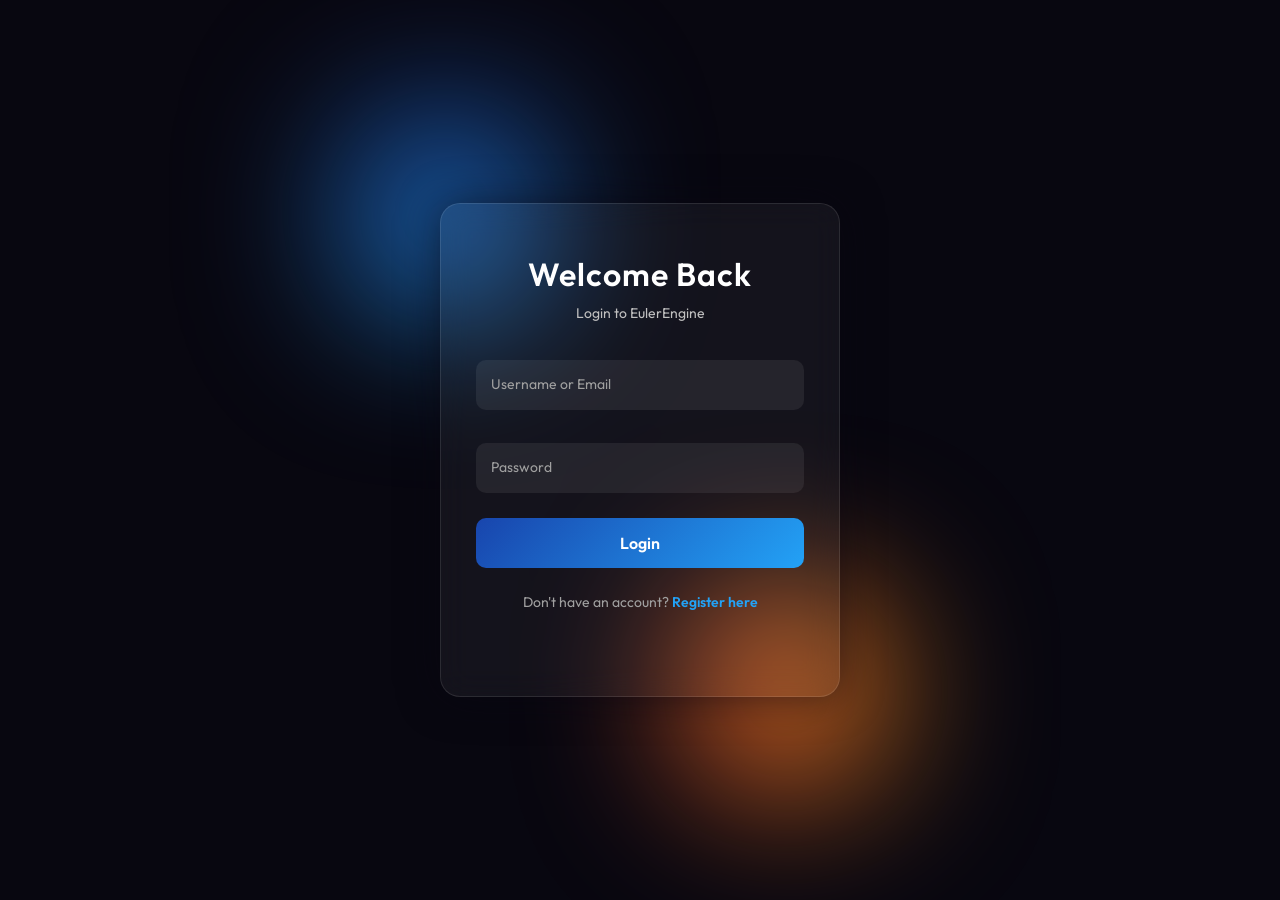
==== frontend/index.html @ 0603d8e5 "testing through basic frontend" ====
<!DOCTYPE html>
<html lang="en">
<head>
    <meta charset="UTF-8">
    <meta name="viewport" content="width=device-width, initial-scale=1.0">
    <title>EulerEngine Auth</title>
    <link rel="stylesheet" href="style.css">
    <link href="https://fonts.googleapis.com/css2?family=Outfit:wght@300;400;600&display=swap" rel="stylesheet">
</head>
<body>
    <div class="background">
        <div class="shape"></div>
        <div class="shape"></div>
    </div>
    <div class="container">
        <!-- Login Form -->
        <div class="form-box" id="login-box">
            <h2>Welcome Back</h2>
            <p>Login to EulerEngine</p>
            <form id="login-form">
                <div class="input-group">
                    <input type="text" id="login-username" required placeholder=" ">
                    <label>Username or Email</label>
                </div>
                <div class="input-group">
                    <input type="password" id="login-password" required placeholder=" ">
                    <label>Password</label>
                </div>
                <button type="submit" class="btn" id="login-btn">
                    <span>Login</span>
                    <div class="loader"></div>
                </button>
            </form>
            <div class="switch">
                Don't have an account? <a href="#" id="go-to-register">Register here</a>
            </div>
            <div class="message" id="login-message"></div>
        </div>

        <!-- Register Form -->
        <div class="form-box hidden" id="register-box">
            <h2>Join Us</h2>
            <p>Create your EulerEngine account</p>
            <form id="register-form">
                <div class="input-group">
                    <input type="text" id="reg-username" required placeholder=" ">
                    <label>Username</label>
                </div>
                <div class="input-group">
                    <input type="email" id="reg-email" required placeholder=" ">
                    <label>Email</label>
                </div>
                <div class="input-group">
                    <input type="password" id="reg-password" required placeholder=" ">
                    <label>Password</label>
                </div>
                <button type="submit" class="btn" id="reg-btn">
                    <span>Register</span>
                    <div class="loader"></div>
                </button>
            </form>
            <div class="switch">
                Already have an account? <a href="#" id="go-to-login">Login here</a>
            </div>
            <div class="message" id="register-message"></div>
        </div>
        
        <!-- Authenticated State -->
        <div class="form-box hidden" id="auth-box">
            <h2>Dashboard</h2>
            <p>You are successfully logged in!</p>
            <div class="user-info">
                <p><strong>Username:</strong> <span id="auth-username"></span></p>
                <p><strong>Email:</strong> <span id="auth-email"></span></p>
                <p><strong>Token:</strong> <span class="token-text" id="auth-token"></span></p>
            </div>
            <button class="btn btn-outline" id="logout-btn">Logout</button>
        </div>
    </div>
    
    <script src="app.js"></script>
</body>
</html>
---- frontend/style.css ----
* {
    margin: 0;
    padding: 0;
    box-sizing: border-box;
    font-family: 'Outfit', sans-serif;
}

body {
    background-color: #080710;
    color: #ffffff;
    display: flex;
    justify-content: center;
    align-items: center;
    min-height: 100vh;
    overflow: hidden;
}

.background {
    position: absolute;
    width: 430px;
    height: 520px;
    transform: translate(-50%, -50%);
    left: 50%;
    top: 50%;
    z-index: 0;
}

.background .shape {
    position: absolute;
    border-radius: 50%;
    filter: blur(80px);
}

.background .shape:nth-child(1) {
    background: linear-gradient(
        #1845ad,
        #23a2f6
    );
    left: -80px;
    top: -80px;
    width: 200px;
    height: 200px;
}

.background .shape:nth-child(2) {
    background: linear-gradient(
        to right,
        #ff512f,
        #f09819
    );
    right: -30px;
    bottom: -80px;
    width: 200px;
    height: 200px;
}

.container {
    position: relative;
    width: 400px;
    max-width: 90%;
    background-color: rgba(255, 255, 255, 0.05);
    border-radius: 20px;
    backdrop-filter: blur(15px);
    border: 1px solid rgba(255, 255, 255, 0.1);
    box-shadow: 0 0 40px rgba(8, 7, 16, 0.6);
    padding: 50px 35px;
    z-index: 1;
    overflow: hidden;
    transition: height 0.3s ease;
}

.form-box {
    transition: all 0.4s ease;
}

.form-box.hidden {
    display: none;
}

h2 {
    font-size: 32px;
    font-weight: 600;
    text-align: center;
    margin-bottom: 10px;
    letter-spacing: 1px;
}

p {
    text-align: center;
    color: #c0c0c0;
    font-size: 14px;
    margin-bottom: 30px;
}

.input-group {
    position: relative;
    margin-bottom: 25px;
}

.input-group input {
    width: 100%;
    height: 50px;
    background-color: rgba(255, 255, 255, 0.07);
    border-radius: 10px;
    padding: 0 15px;
    margin-top: 8px;
    font-size: 14px;
    font-weight: 300;
    color: #ffffff;
    border: 1px solid transparent;
    outline: none;
    transition: all 0.3s ease;
}

.input-group input:focus {
    border-color: #23a2f6;
    background-color: rgba(255, 255, 255, 0.1);
}

.input-group label {
    position: absolute;
    left: 15px;
    top: 23px;
    color: #a0a0a0;
    font-size: 14px;
    pointer-events: none;
    transition: all 0.3s ease;
}

.input-group input:focus ~ label,
.input-group input:not(:placeholder-shown) ~ label {
    top: -10px;
    left: 10px;
    font-size: 12px;
    color: #23a2f6;
    background-color: #080710;
    padding: 0 5px;
    border-radius: 3px;
}

.btn {
    width: 100%;
    height: 50px;
    background: linear-gradient(135deg, #1845ad, #23a2f6);
    color: #ffffff;
    padding: 15px 0;
    font-size: 16px;
    font-weight: 600;
    border-radius: 10px;
    border: none;
    cursor: pointer;
    margin-top: 10px;
    transition: all 0.3s ease;
    display: flex;
    justify-content: center;
    align-items: center;
    position: relative;
    overflow: hidden;
}

.btn:hover {
    box-shadow: 0 0 20px rgba(35, 162, 246, 0.4);
    transform: translateY(-2px);
}

.btn:active {
    transform: translateY(0);
}

.btn-outline {
    background: transparent;
    border: 1px solid #23a2f6;
    color: #23a2f6;
}

.btn-outline:hover {
    background: rgba(35, 162, 246, 0.1);
    box-shadow: none;
}

.loader {
    display: none;
    width: 20px;
    height: 20px;
    border: 2px solid rgba(255, 255, 255, 0.3);
    border-radius: 50%;
    border-top-color: #fff;
    animation: spin 1s ease-in-out infinite;
}

@keyframes spin {
    to { transform: rotate(360deg); }
}

.btn.loading span {
    display: none;
}

.btn.loading .loader {
    display: block;
}

.switch {
    margin-top: 25px;
    text-align: center;
    font-size: 14px;
    color: #a0a0a0;
}

.switch a {
    color: #23a2f6;
    text-decoration: none;
    font-weight: 600;
    transition: color 0.3s ease;
}

.switch a:hover {
    color: #1845ad;
    text-decoration: underline;
}

.message {
    margin-top: 15px;
    text-align: center;
    font-size: 13px;
    min-height: 20px;
}

.message.error {
    color: #ff512f;
}

.message.success {
    color: #4cd137;
}

.user-info {
    background: rgba(0, 0, 0, 0.2);
    padding: 20px;
    border-radius: 10px;
    margin-bottom: 25px;
}

.user-info p {
    text-align: left;
    margin-bottom: 10px;
    color: #e0e0e0;
}

.user-info p:last-child {
    margin-bottom: 0;
}

.token-text {
    font-family: monospace;
    font-size: 12px;
    word-break: break-all;
    color: #23a2f6;
    display: block;
    margin-top: 5px;
    background: rgba(255, 255, 255, 0.05);
    padding: 8px;
    border-radius: 5px;
}
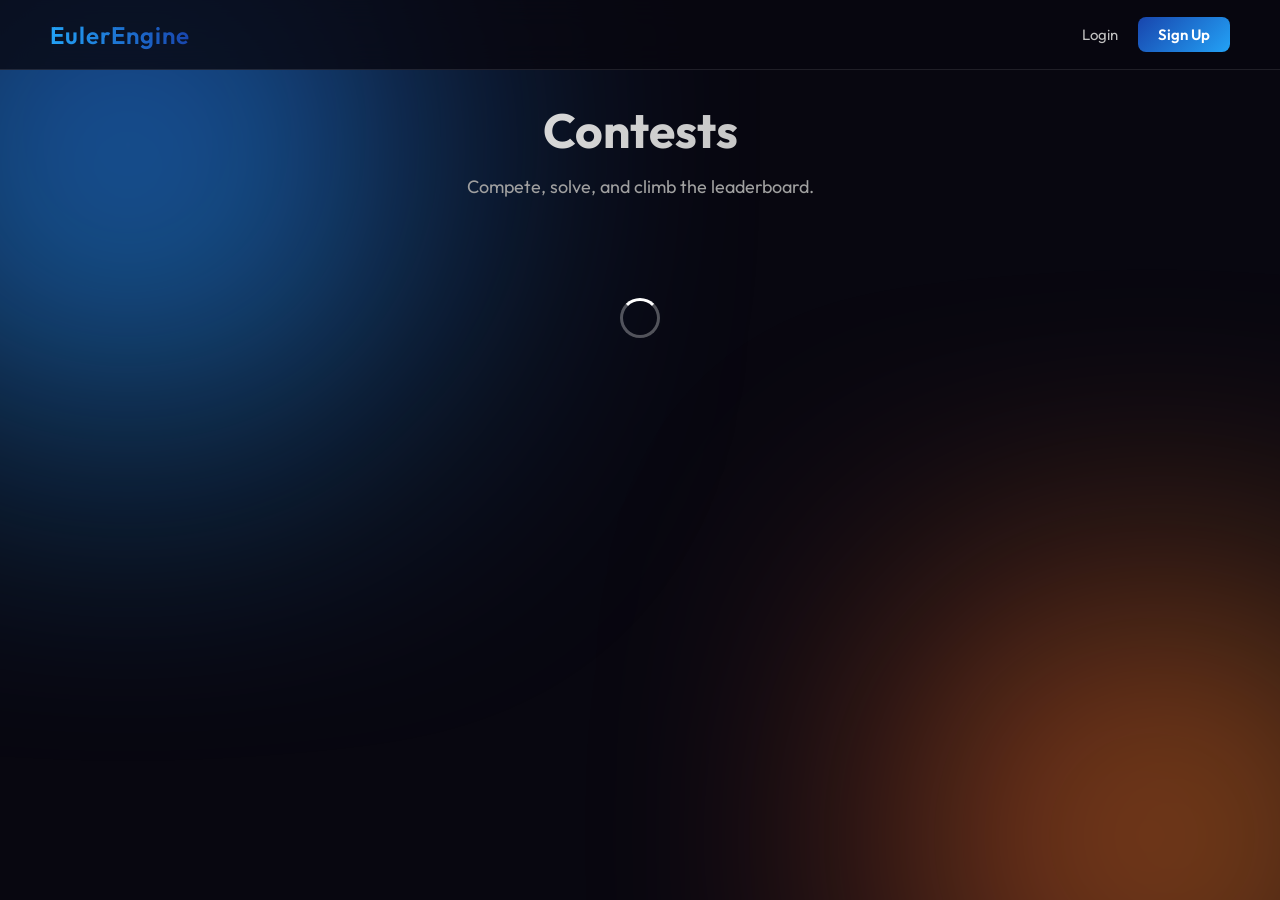
==== commit d660d7f9: "frontend and AI" ====
--- a/frontend/index.html
+++ b/frontend/index.html
@@ -1,83 +1,40 @@
 <!DOCTYPE html>
 <html lang="en">
+
 <head>
     <meta charset="UTF-8">
     <meta name="viewport" content="width=device-width, initial-scale=1.0">
-    <title>EulerEngine Auth</title>
+    <title>EulerEngine - Home</title>
     <link rel="stylesheet" href="style.css">
     <link href="https://fonts.googleapis.com/css2?family=Outfit:wght@300;400;600&display=swap" rel="stylesheet">
 </head>
-<body>
-    <div class="background">
+
+<body class="home-body">
+    <div class="background home-bg">
         <div class="shape"></div>
         <div class="shape"></div>
     </div>
-    <div class="container">
-        <!-- Login Form -->
-        <div class="form-box" id="login-box">
-            <h2>Welcome Back</h2>
-            <p>Login to EulerEngine</p>
-            <form id="login-form">
-                <div class="input-group">
-                    <input type="text" id="login-username" required placeholder=" ">
-                    <label>Username or Email</label>
-                </div>
-                <div class="input-group">
-                    <input type="password" id="login-password" required placeholder=" ">
-                    <label>Password</label>
-                </div>
-                <button type="submit" class="btn" id="login-btn">
-                    <span>Login</span>
-                    <div class="loader"></div>
-                </button>
-            </form>
-            <div class="switch">
-                Don't have an account? <a href="#" id="go-to-register">Register here</a>
-            </div>
-            <div class="message" id="login-message"></div>
+
+    <nav class="navbar">
+        <div class="nav-brand">EulerEngine</div>
+        <div class="nav-links" id="nav-links">
+            <!-- This will be populated by JS based on auth status -->
+            <div id="auth-nav-links"></div>
+        </div>
+    </nav>
+
+    <div class="home-container">
+        <div class="home-header">
+            <h1>Contests</h1>
+            <p>Compete, solve, and climb the leaderboard.</p>
         </div>
 
-        <!-- Register Form -->
-        <div class="form-box hidden" id="register-box">
-            <h2>Join Us</h2>
-            <p>Create your EulerEngine account</p>
-            <form id="register-form">
-                <div class="input-group">
-                    <input type="text" id="reg-username" required placeholder=" ">
-                    <label>Username</label>
-                </div>
-                <div class="input-group">
-                    <input type="email" id="reg-email" required placeholder=" ">
-                    <label>Email</label>
-                </div>
-                <div class="input-group">
-                    <input type="password" id="reg-password" required placeholder=" ">
-                    <label>Password</label>
-                </div>
-                <button type="submit" class="btn" id="reg-btn">
-                    <span>Register</span>
-                    <div class="loader"></div>
-                </button>
-            </form>
-            <div class="switch">
-                Already have an account? <a href="#" id="go-to-login">Login here</a>
-            </div>
-            <div class="message" id="register-message"></div>
-        </div>
-        
-        <!-- Authenticated State -->
-        <div class="form-box hidden" id="auth-box">
-            <h2>Dashboard</h2>
-            <p>You are successfully logged in!</p>
-            <div class="user-info">
-                <p><strong>Username:</strong> <span id="auth-username"></span></p>
-                <p><strong>Email:</strong> <span id="auth-email"></span></p>
-                <p><strong>Token:</strong> <span class="token-text" id="auth-token"></span></p>
-            </div>
-            <button class="btn btn-outline" id="logout-btn">Logout</button>
+        <div class="contests-grid" id="contests-list">
+            <div class="loader main-loader"></div>
         </div>
     </div>
-    
+
     <script src="app.js"></script>
 </body>
-</html>
+
+</html>
--- a/frontend/style.css
+++ b/frontend/style.css
@@ -32,10 +32,8 @@
 }
 
 .background .shape:nth-child(1) {
-    background: linear-gradient(
-        #1845ad,
-        #23a2f6
-    );
+    background: linear-gradient(#1845ad,
+            #23a2f6);
     left: -80px;
     top: -80px;
     width: 200px;
@@ -43,11 +41,9 @@
 }
 
 .background .shape:nth-child(2) {
-    background: linear-gradient(
-        to right,
-        #ff512f,
-        #f09819
-    );
+    background: linear-gradient(to right,
+            #ff512f,
+            #f09819);
     right: -30px;
     bottom: -80px;
     width: 200px;
@@ -127,8 +123,8 @@
     transition: all 0.3s ease;
 }
 
-.input-group input:focus ~ label,
-.input-group input:not(:placeholder-shown) ~ label {
+.input-group input:focus~label,
+.input-group input:not(:placeholder-shown)~label {
     top: -10px;
     left: 10px;
     font-size: 12px;
@@ -189,7 +185,9 @@
 }
 
 @keyframes spin {
-    to { transform: rotate(360deg); }
+    to {
+        transform: rotate(360deg);
+    }
 }
 
 .btn.loading span {
@@ -262,3 +260,429 @@
     padding: 8px;
     border-radius: 5px;
 }
+
+/* Navbar Styles */
+.navbar {
+    position: fixed;
+    top: 0;
+    left: 0;
+    width: 100%;
+    height: 70px;
+    background-color: rgba(8, 7, 16, 0.8);
+    backdrop-filter: blur(15px);
+    border-bottom: 1px solid rgba(255, 255, 255, 0.1);
+    display: flex;
+    justify-content: space-between;
+    align-items: center;
+    padding: 0 50px;
+    z-index: 1000;
+}
+
+.nav-brand {
+    font-size: 24px;
+    font-weight: 600;
+    background: linear-gradient(to right, #23a2f6, #1845ad);
+    -webkit-background-clip: text;
+    -webkit-text-fill-color: transparent;
+    letter-spacing: 1px;
+}
+
+.nav-links {
+    display: flex;
+    align-items: center;
+    gap: 30px;
+}
+
+.nav-link {
+    color: #c0c0c0;
+    text-decoration: none;
+    font-size: 15px;
+    font-weight: 400;
+    transition: color 0.3s ease;
+}
+
+.nav-link:hover,
+.nav-link.active {
+    color: #ffffff;
+}
+
+#auth-nav-links {
+    display: flex;
+    align-items: center;
+    gap: 20px;
+}
+
+.btn-nav {
+    background: linear-gradient(135deg, #1845ad, #23a2f6);
+    padding: 8px 20px;
+    border-radius: 8px;
+    color: #fff !important;
+    font-weight: 600;
+    transition: all 0.3s ease;
+}
+
+.btn-nav:hover {
+    box-shadow: 0 0 15px rgba(35, 162, 246, 0.4);
+    transform: translateY(-2px);
+}
+
+/* Home Page Specifics */
+.home-body {
+    display: block;
+    /* override flex */
+    overflow-y: auto;
+    padding-top: 100px;
+}
+
+.home-bg {
+    position: fixed;
+    width: 100vw;
+    height: 100vh;
+    left: 0;
+    top: 0;
+    transform: none;
+    z-index: -1;
+}
+
+.home-bg .shape:nth-child(1) {
+    width: 40vw;
+    height: 40vw;
+    left: -10vw;
+    top: -10vw;
+    filter: blur(150px);
+}
+
+.home-bg .shape:nth-child(2) {
+    width: 30vw;
+    height: 30vw;
+    right: -5vw;
+    bottom: -10vw;
+    filter: blur(150px);
+}
+
+.home-container {
+    max-width: 1200px;
+    margin: 0 auto;
+    padding: 0 20px 50px;
+}
+
+.home-header {
+    text-align: center;
+    margin-bottom: 50px;
+}
+
+.home-header h1 {
+    font-size: 48px;
+    margin-bottom: 15px;
+    background: linear-gradient(to right, #ffffff, #a0a0a0);
+    -webkit-background-clip: text;
+    -webkit-text-fill-color: transparent;
+}
+
+.home-header p {
+    font-size: 18px;
+    color: #a0a0a0;
+}
+
+/* Contests Grid */
+.contests-grid {
+    display: flex;
+    flex-direction: column;
+    gap: 20px;
+}
+
+.contest-card {
+    background-color: rgba(255, 255, 255, 0.05);
+    border-radius: 15px;
+    padding: 20px 30px;
+    backdrop-filter: blur(10px);
+    border: 1px solid rgba(255, 255, 255, 0.1);
+    transition: all 0.3s ease;
+    display: flex;
+    justify-content: space-between;
+    align-items: center;
+}
+
+.contest-card:hover {
+    transform: translateX(10px);
+    box-shadow: 0 10px 30px rgba(0, 0, 0, 0.5);
+    border-color: rgba(35, 162, 246, 0.3);
+    background: rgba(255, 255, 255, 0.08);
+}
+
+.contest-info {
+    display: flex;
+    flex-direction: column;
+    gap: 5px;
+}
+
+.contest-title {
+    font-size: 22px;
+    font-weight: 600;
+    color: #ffffff;
+    margin-bottom: 0;
+}
+
+.contest-desc {
+    color: #a0a0a0;
+    font-size: 14px;
+    margin-bottom: 0;
+}
+
+.contest-meta-container {
+    display: flex;
+    gap: 40px;
+    align-items: center;
+}
+
+.contest-meta {
+    font-size: 14px;
+    color: #808080;
+    margin-bottom: 0 !important;
+}
+
+.contest-meta div {
+    display: flex;
+    align-items: center;
+    gap: 5px;
+}
+
+.main-loader {
+    display: block;
+    margin: 50px auto;
+    width: 40px;
+    height: 40px;
+    border-width: 3px;
+}
+
+.no-contests {
+    grid-column: 1 / -1;
+    text-align: center;
+    color: #a0a0a0;
+    padding: 50px;
+    background: rgba(255, 255, 255, 0.02);
+    border-radius: 10px;
+    border: 1px dashed rgba(255, 255, 255, 0.1);
+}
+
+/* Admin Panel Styles */
+.admin-tabs {
+    display: flex;
+    justify-content: center;
+    gap: 20px;
+    margin-bottom: 40px;
+}
+
+.tab-btn {
+    background: rgba(255, 255, 255, 0.05);
+    border: 1px solid rgba(255, 255, 255, 0.1);
+    color: #a0a0a0;
+    padding: 10px 25px;
+    border-radius: 10px;
+    cursor: pointer;
+    font-size: 16px;
+    transition: all 0.3s ease;
+}
+
+.tab-btn:hover {
+    background: rgba(255, 255, 255, 0.1);
+    color: #ffffff;
+}
+
+.tab-btn.active {
+    background: linear-gradient(135deg, #1845ad, #23a2f6);
+    color: #ffffff;
+    border: none;
+    box-shadow: 0 0 15px rgba(35, 162, 246, 0.3);
+}
+
+.tab-content {
+    display: none;
+}
+
+.tab-content.active {
+    display: block;
+    animation: fadeIn 0.4s ease;
+}
+
+@keyframes fadeIn {
+    from {
+        opacity: 0;
+        transform: translateY(10px);
+    }
+
+    to {
+        opacity: 1;
+        transform: translateY(0);
+    }
+}
+
+.admin-form-container {
+    max-width: 600px;
+    margin: 0 auto;
+    background: rgba(255, 255, 255, 0.05);
+    padding: 40px;
+    border-radius: 20px;
+    backdrop-filter: blur(10px);
+    border: 1px solid rgba(255, 255, 255, 0.1);
+}
+
+.admin-form-container h2 {
+    text-align: center;
+    font-size: 24px;
+    margin-bottom: 30px;
+}
+
+.admin-form-container select option {
+    background: #080710;
+    color: white;
+}
+
+/* Problem Split View */
+.problem-split-view {
+    display: flex;
+    height: calc(100vh - 110px);
+    margin: 20px;
+    gap: 20px;
+    padding-bottom: 20px;
+}
+
+.problem-pane,
+.submit-pane {
+    flex: 1;
+    background: rgba(255, 255, 255, 0.05);
+    backdrop-filter: blur(10px);
+    border-radius: 20px;
+    border: 1px solid rgba(255, 255, 255, 0.1);
+    display: flex;
+    flex-direction: column;
+    overflow: hidden;
+}
+
+.pane-header {
+    padding: 30px;
+    border-bottom: 1px solid rgba(255, 255, 255, 0.1);
+}
+
+.pane-header h1,
+.pane-header h2 {
+    margin-bottom: 10px;
+    font-size: 28px;
+}
+
+.prob-tags {
+    display: flex;
+    gap: 10px;
+}
+
+.tag {
+    background: rgba(35, 162, 246, 0.1);
+    color: #23a2f6;
+    padding: 5px 15px;
+    border-radius: 20px;
+    font-size: 13px;
+    font-weight: 600;
+}
+
+.prob-content {
+    padding: 30px;
+    overflow-y: auto;
+    flex-grow: 1;
+}
+
+.statement-text {
+    line-height: 1.8;
+    color: #e0e0e0;
+    font-size: 16px;
+    margin-top: 20px;
+    white-space: pre-wrap;
+}
+
+.editor-container {
+    flex-grow: 1;
+    padding: 20px;
+}
+
+#solution-text {
+    width: 100%;
+    height: 100%;
+    background: rgba(0, 0, 0, 0.2);
+    border: 1px solid rgba(255, 255, 255, 0.1);
+    border-radius: 10px;
+    padding: 20px;
+    color: #fff;
+    font-family: 'Courier New', Courier, monospace;
+    font-size: 15px;
+    resize: none;
+    outline: none;
+    transition: border-color 0.3s ease;
+}
+
+#solution-text:focus {
+    border-color: #23a2f6;
+}
+
+.submit-footer {
+    padding: 20px 30px;
+    border-top: 1px solid rgba(255, 255, 255, 0.1);
+    display: flex;
+    justify-content: space-between;
+    align-items: center;
+}
+
+.submit-footer .btn {
+    width: auto;
+    padding: 0 40px;
+    margin-top: 0;
+}
+
+/* Leaderboard Styles */
+.leaderboard-container {
+    background: rgba(255, 255, 255, 0.05);
+    border-radius: 20px;
+    padding: 30px;
+    overflow-x: auto;
+    border: 1px solid rgba(255, 255, 255, 0.1);
+}
+
+.leaderboard-table {
+    width: 100%;
+    border-collapse: collapse;
+    color: #fff;
+    font-size: 15px;
+}
+
+.leaderboard-table th {
+    text-align: left;
+    padding: 15px 20px;
+    color: #23a2f6;
+    font-weight: 600;
+    border-bottom: 2px solid rgba(255, 255, 255, 0.1);
+    background: rgba(255, 255, 255, 0.02);
+}
+
+.leaderboard-table td {
+    padding: 15px 20px;
+    border-bottom: 1px solid rgba(255, 255, 255, 0.05);
+}
+
+.leaderboard-table tr:hover {
+    background: rgba(255, 255, 255, 0.03);
+}
+
+.score-cell {
+    font-weight: 600;
+    color: #4cd137;
+}
+
+.score-cell.zero {
+    color: #808080;
+    font-weight: 400;
+}
+
+.rank-cell {
+    font-weight: 600;
+    color: #ffd700;
+    /* Gold */
+}
+}
